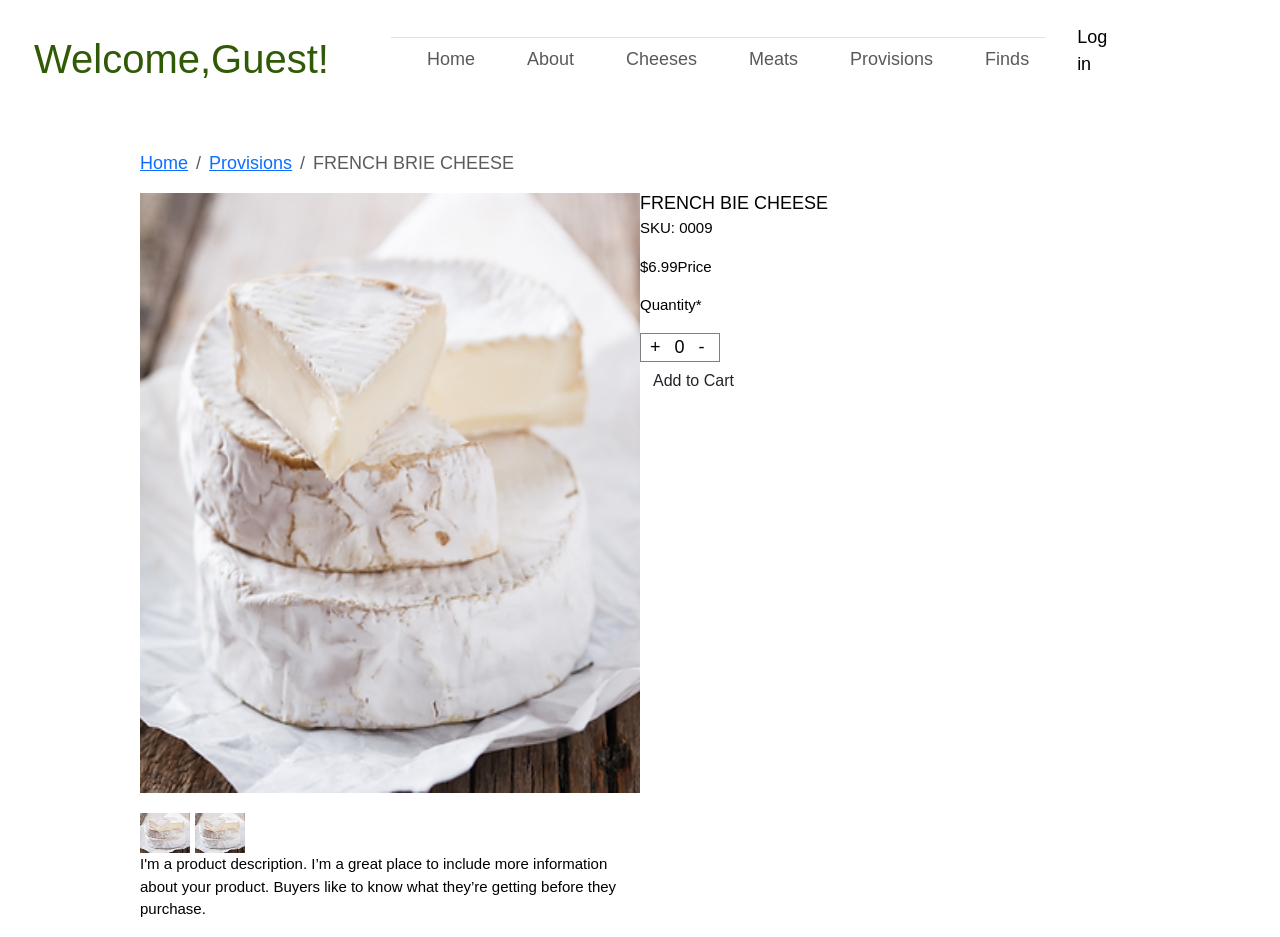
==== cheese.html @ 05254424 "demo1" ====
<!DOCTYPE html>
<html lang="en">

<head>
  <meta charset="UTF-8">
  <meta name="viewport" content="width=device-width, initial-scale=1.0">
  <title>FRENCH BRIE CHEESE</title>
  <link href="https://cdn.jsdelivr.net/npm/bootstrap@5.3.8/dist/css/bootstrap.min.css" rel="stylesheet">
  <script src="https://cdn.jsdelivr.net/npm/bootstrap@5.3.8/dist/js/bootstrap.bundle.min.js"></script>

  <link rel="stylesheet" href="styles.css">
</head>

<body>

  <nav class="navbar navbar-expand-sm bg-white m-3">

    <span id="welcome">Welcome,<span id="userName">Guest</span>! </span>

    <div class="container-fluid">
      <ul class="navbar-nav border-top " id="navid">
        <li class="nav-item  mx-2 ">
          <a class="nav-link" href="#">Home </a>
        </li>
        <li class="nav-item  mx-2">
          <a class="nav-link" href="#">About</a>
        </li>
        <li class="nav-item mx-2">
          <a class="nav-link" href="#">Cheeses</a>
        </li>
        <li class="nav-item mx-2">
          <a class="nav-link" href="#">Meats</a>
        </li>
        <li class="nav-item mx-2">
          <a class="nav-link" href="#">Provisions</a>
        </li>
        <li class="nav-item mx-2">
          <a class="nav-link" href="#">Finds</a>
        </li>


      </ul>
      <ul id="login">
        <li class="nav-item">
          <a class="nav-link" href="signup.html"><i class="fa-solid fa-circle-user"></i>Log in</a>
        </li>

        <li class="nav-item">
          <a class="nav-link" href="#"><i class="fa-solid fa-bag-shopping"></i></a>
        </li>
      </ul>
    </div>
  </nav>




  <div class="cheese">

    <div class="container" id="img-c">
      <ul class="breadcrumb ">
        <li class="breadcrumb-item"><a href="#">Home</a></li>
        <li class="breadcrumb-item"><a href="#">Provisions</a></li>
        <li class="breadcrumb-item active">FRENCH BRIE CHEESE</li>
      </ul>

      <img src="./Images/cake1.png" alt="" id="img-cc">

      <img src="./Images/cake1.png" alt="" id="small-img">
      <img src="./Images/cake1.png" alt="" id="small-img">

      <p id="img-text">I'm a product description. I’m a great place to include more information about your product.
        Buyers like to know what they’re getting before they purchase.
      </p>
    </div>

    <div id="content-c">
      <span>FRENCH BIE CHEESE</span>
      <p>SKU: 0009</p>
      <p>$6.99Price</p>

      <p>Quantity*</p>

      <div class="b-box">
        <a onclick="dtogg()">+</a>
        <span id="count">0</span>
        <a onclick="itogg()" id="dtogg">-</a>
      </div>

      <button class="btn">Add to Cart</button>
    </div>

  </div>

</body>
<script>
  function itogg() {
    let n = Number(document.getElementById("count").innerHTML);
    n = n + 1;
    document.getElementById("count").innerText = n;
  }

  function dtogg() {
    let n = Number(document.getElementById("count").innerHTML);
    n = n - 1;
    document.getElementById("count").innerText = n;
  }
</script>

</html>
---- styles.css ----
body{
    font-size: 18px;
    font-family: Arial, Helvetica, sans-serif;
    color: black;
    background-color: white;
}
a{
    cursor: pointer;
}
.navbar{
    position: fixed;
    top: 0;
    right: 0;
    z-index: 10;
    width: 100%;
}
#login{
    text-decoration: none;
    list-style: none;
    display: flex; 
}
#welcome{
    margin-left: 50px;
    font-family: 'Gill Sans', 'Gill Sans MT', Calibri, 'Trebuchet MS', sans-serif;
    font-size: 40px;
    color: rgb(48, 90, 6);
}
#login li{
    padding-right: 70px;
    justify-content: end;
}
#navid{
    margin-left: 50px;
}
#navid li{
    padding-left: 20px;
}
/* Carousel-homepage */
#homecarousel{
    position: relative;
   
}

#homecarousel img{
    height: 600px;
    margin-top: 100px;

}
#center-div{
    position: absolute;
    height: 300px;
    width: 45%;

    top: 35%;
    left: 30%;
    z-index: 2;
    background-color: white;
    border: solid black 1px;
    
}
/* #box1{
    border: 2px solid black;

    margin: 10px 10px 0px 10px;
    position: relative;
    height: 50%;
    width: 100;
    text-align: center;
    
}
#box1 span{
    margin-top: 20px;
}
#box2{
     border: 2px solid black;
     margin-left: 9px;

     display: flex;
     flex-wrap: wrap;
     position: relative;
     height: 35%;
     width: 97%;
    
}
#box21{
    width: 40%;
    text-align: center;
    margin-top: 20px;
}
#box22{
     position: relative;    
   width: 20%;
   height: auto;
text-align: center
} */

.carousel-wrapper {
    position: relative;
   
}

.overlay-box {
    position: absolute;
    top: 300px;
    left: 50%;
    transform: translate(-50%, -50%);
    
    width:50%;
    background: rgba(255,255,255,0.9);
    padding: 15px;
    z-index: 10;
}

/* Title */
.top-title {
    text-align: center;
    padding: 20px;
    border-bottom: 2px solid #333;
}

.top-title h1 {
    font-size: 48px;
    font-weight: bold;
}

.top-title span {
    font-style: italic;
    font-size: 28px;
}

/* Bottom layout */
.bottom-section {
    display: flex;
    height: 80px;
     
}

.bottom-section .left,
.bottom-section .middle,
.bottom-section .right {
    flex: 1;
    padding: 20px;
    display: flex;
    align-items: center;
    justify-content: center; 
}
.left p{
    margin-top: 15px;
}
.bottom-section .left {
    border-right: 2px solid #333;
}

.bottom-section .middle {
    border-right: 2px solid #333;
    display: flex;
    align-items: center;
    justify-content: center;
    background-image: url('./Images/pig.png');
    background-position: center;
    background-repeat: no-repeat;
    margin-left: 20px;
    
}


.bottom-section .right {
    background: black;
}

.bottom-section .right a {
    color: white;
    text-decoration: none;
    font-weight: bold;
    white-space: nowrap;
}

/* Inner border */
.inner-box {
    border: 2px solid black;
   
}

.enjoy-text{
    margin: 40px;
    text-align: center;
    letter-spacing: 12px;
    font-family: 'Lucida Sans', 'Lucida Sans Regular', 'Lucida Grande', 'Lucida Sans Unicode', Geneva, Verdana, sans-serif;
}

/* 3container in last */
.flex-div{
    display: flex;
    align-items: center;
    justify-content: center;
    
}

.card {
    display: flex;
    margin: 10px;
    flex-direction: column;  /* 👈 IMPORTANT */
    width: 300px;
    height: 450px;
    border: 1px solid #919090;
}
.card button{
    width: 50%;
    margin-left: 5%;
    font-size: small;
    padding: 10px;
    color: white;
    background-color: transparent;
    border: 1px white solid;
}

.card:hover .content-box {
        background-color: #7a7373;
}

/* Image area */
.img-box {
    height: 55%;   /* 👈 control image area */
    overflow: hidden;
    
  background-size: cover;
  background-position: center;
}
#img-1{
    background-image: url('./Images/cake1.png');
}
#img-2{
    background-image: url('./Images/fish1.png');
}
#img-3{
    background-image: url('./Images/grape1.png');
}
.img-box {
    width: 100%;
    height: 100%;
    object-fit: cover;  /* 👈 perfect crop */
}

/* Content area */
.content-box {
    padding: 15px;
    text-align: center;
}





/* last text */
.text-last{
    margin-top: 60px;
    font-size: 15px;
    color:  #919090;
    text-align: center;
}


/* this is cheese.html page styles only */
.cheese{
    margin-top: 150px;
    width: 100%;
    
    display: flex;

}

#img-c{
    margin-left: 10%;
    position: relative;
    width: 40%;
}
#img-cc{
    width: 500px;
    height: 600px;
}
#small-img{
    margin-top: 20px;
    width: 50px;
    height: 40px;
}
#content-c{
    margin-right: 10%;
    margin-top: 40px;
    width: 40%;
    position: relative;
}

.cheese p{
    font-size: 15px;
}
.count-box{
    height: 30px;
    width: 70px;
    border: 1px solid black;
}
.count-box2{
    margin-left: 30px;
}

.count-box1{
    margin-left: 8px;
}

/* .box2{
    width: 200px;
    height: 50px;
    display: flex;
}
.box2 a , .box2 h1{
    position: relative;
} */
.b-box{
    width: 80px;
    border: 1px solid grey;
}
.b-box span, .b-box a{
    padding-left: 9px;
}
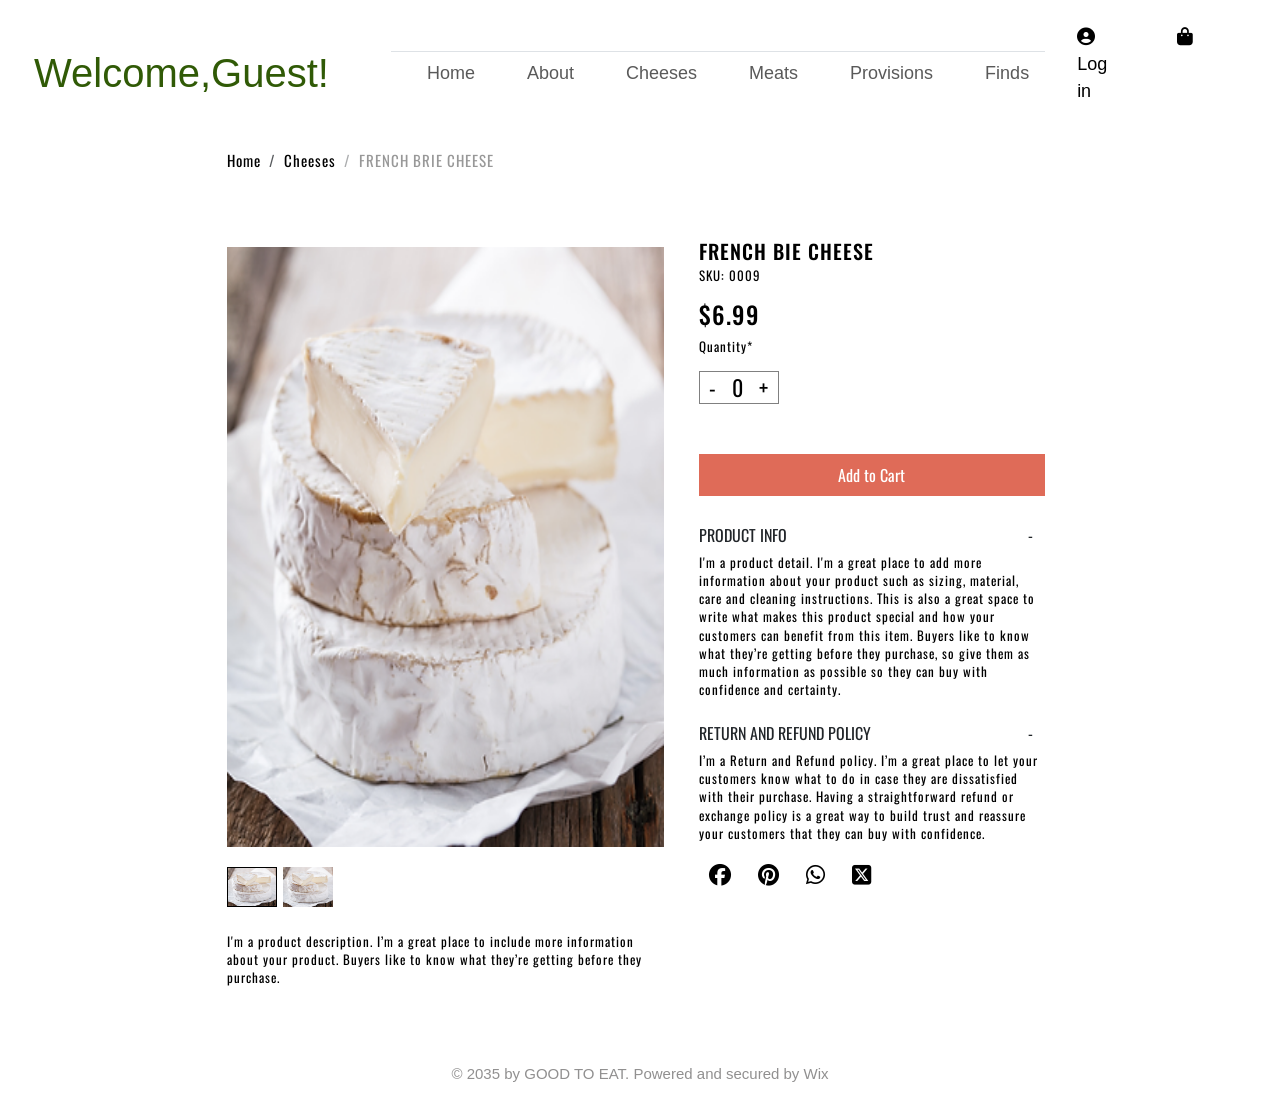
==== commit 32a09c4d: "Adding pages" ====
--- a/cheese.html
+++ b/cheese.html
@@ -5,10 +5,19 @@
   <meta charset="UTF-8">
   <meta name="viewport" content="width=device-width, initial-scale=1.0">
   <title>FRENCH BRIE CHEESE</title>
+
+  <!-- Bootstrap  -->
   <link href="https://cdn.jsdelivr.net/npm/bootstrap@5.3.8/dist/css/bootstrap.min.css" rel="stylesheet">
   <script src="https://cdn.jsdelivr.net/npm/bootstrap@5.3.8/dist/js/bootstrap.bundle.min.js"></script>
 
   <link rel="stylesheet" href="styles.css">
+
+  <!-- Icon-Fontawesome -->
+  <link rel="stylesheet" href="https://cdnjs.cloudflare.com/ajax/libs/font-awesome/6.5.1/css/all.min.css">
+
+  <!-- For Fonts  -->
+   <link href="https://fonts.googleapis.com/css2?family=Oswald:wght@300;400;500&display=swap" rel="stylesheet">
+
 </head>
 
 <body>
@@ -20,7 +29,7 @@
     <div class="container-fluid">
       <ul class="navbar-nav border-top " id="navid">
         <li class="nav-item  mx-2 ">
-          <a class="nav-link" href="#">Home </a>
+          <a class="nav-link" href="./index.html">Home </a>
         </li>
         <li class="nav-item  mx-2">
           <a class="nav-link" href="#">About</a>
@@ -59,14 +68,16 @@
 
     <div class="container" id="img-c">
       <ul class="breadcrumb ">
-        <li class="breadcrumb-item"><a href="#">Home</a></li>
-        <li class="breadcrumb-item"><a href="#">Provisions</a></li>
-        <li class="breadcrumb-item active">FRENCH BRIE CHEESE</li>
+        <li class="breadcrumb-item"><a href="./index.html"> Home</a></li>
+        <li class="breadcrumb-item"><a href="#">Cheeses</a></li>
+        <li class="breadcrumb-item active" id="disable1" >FRENCH BRIE CHEESE</li>
       </ul>
+
+
 
       <img src="./Images/cake1.png" alt="" id="img-cc">
 
-      <img src="./Images/cake1.png" alt="" id="small-img">
+      <img src="./Images/cake1.png" alt="" id="small-img" style="border: 1px solid black;">
       <img src="./Images/cake1.png" alt="" id="small-img">
 
       <p id="img-text">I'm a product description. I’m a great place to include more information about your product.
@@ -75,23 +86,68 @@
     </div>
 
     <div id="content-c">
-      <span>FRENCH BIE CHEESE</span>
+      <span id="tit1">FRENCH BIE CHEESE</span><br>
       <p>SKU: 0009</p>
-      <p>$6.99Price</p>
+      <h4>$6.99</h4>
 
       <p>Quantity*</p>
 
       <div class="b-box">
-        <a onclick="dtogg()">+</a>
+        <a onclick="dtogg()">-</a>
         <span id="count">0</span>
-        <a onclick="itogg()" id="dtogg">-</a>
+        <a onclick="itogg()" id="dtogg">+</a>
       </div>
 
-      <button class="btn">Add to Cart</button>
+      <button class="btn1" id="addtocart">Add to Cart</button>
+
+      <!-- prod info collapse  -->
+      <button class="btn w-100 text-start" id="btn-collapse1" data-bs-toggle="collapse" data-bs-target="#productInfo">
+
+        PRODUCT INFO
+        <span class="icon float-end">-</span>
+
+      </button>
+
+      <div id="productInfo" class="collapse show">
+        <p>I'm a product detail. I'm a great place to add more information about your product such as sizing, material,
+          care and cleaning instructions. This is also a great space to write what makes this product special and how
+          your customers can benefit from this item. Buyers like to know what they’re getting before they purchase, so
+          give them as much information as possible so they can buy with confidence and certainty.</p>
+      </div>
+
+      <!-- Return and refund collapse  -->
+      <button class="btn w-100 text-start" id="btn-collapse1" data-bs-toggle="collapse" data-bs-target="#refundpolicy">
+
+        RETURN AND REFUND POLICY
+        <span class="icon float-end">-</span>
+
+      </button>
+
+      <div id="refundpolicy" class="collapse show">
+        <p>I’m a Return and Refund policy. I’m a great place to let your customers know what to do in case they are
+          dissatisfied with their purchase. Having a straightforward refund or exchange policy is a great way to build
+          trust and reassure your customers that they can buy with confidence.
+
+        </p>
+      </div>
+
+
+
+    
+    <div id="icons4">
+      <span><i class="fa-brands fa-facebook"></i></span>
+      <span><i class="fa-brands fa-pinterest"></i></span>
+      <span><i class="fa-brands fa-whatsapp"></i></span>
+      <span><i class="fa-brands fa-square-x-twitter"></i></span>
     </div>
+    </div>
+  </div>
+  </div>
 
   </div>
-
+  <span>
+    <p class="text-last">© 2035 by GOOD TO EAT. Powered and secured by Wix</p>
+  </span>
 </body>
 <script>
   function itogg() {
@@ -105,6 +161,22 @@
     n = n - 1;
     document.getElementById("count").innerText = n;
   }
+
+  // Toggle + - icons in the add to cart phase 
+
+  document.querySelectorAll('.collapse').forEach(function (el) {
+
+    el.addEventListener('show.bs.collapse', function () {
+      let btn = document.querySelector(`[data-bs-target="#${el.id}"]`);
+      btn.querySelector('.icon').innerHTML = "-";
+    });
+
+    el.addEventListener('hide.bs.collapse', function () {
+      let btn = document.querySelector(`[data-bs-target="#${el.id}"]`);
+      btn.querySelector('.icon').innerHTML = "+";
+    });
+
+  });
 </script>
 
 </html>
--- a/styles.css
+++ b/styles.css
@@ -5,7 +5,9 @@
     background-color: white;
 }
 a{
+    text-decoration: none;
     cursor: pointer;
+    color: black;
 }
 .navbar{
     position: fixed;
@@ -58,41 +60,7 @@
     border: solid black 1px;
     
 }
-/* #box1{
-    border: 2px solid black;
-
-    margin: 10px 10px 0px 10px;
-    position: relative;
-    height: 50%;
-    width: 100;
-    text-align: center;
-    
-}
-#box1 span{
-    margin-top: 20px;
-}
-#box2{
-     border: 2px solid black;
-     margin-left: 9px;
-
-     display: flex;
-     flex-wrap: wrap;
-     position: relative;
-     height: 35%;
-     width: 97%;
-    
-}
-#box21{
-    width: 40%;
-    text-align: center;
-    margin-top: 20px;
-}
-#box22{
-     position: relative;    
-   width: 20%;
-   height: auto;
-text-align: center
-} */
+
 
 .carousel-wrapper {
     position: relative;
@@ -263,10 +231,16 @@
 /* this is cheese.html page styles only */
 .cheese{
     margin-top: 150px;
-    width: 100%;
-    
-    display: flex;
-
+    width: 90%;
+    margin-left: 100px;
+    display: flex;
+
+    font-family: 'Oswald', sans-serif;
+    font-size: 22px;
+    font-weight: 400;
+
+    letter-spacing: 1px;
+    line-height: 1.4;
 }
 
 #img-c{
@@ -274,8 +248,16 @@
     position: relative;
     width: 40%;
 }
+#img-c li{
+    font-size: 15px;
+}
+#disable1{
+    opacity: 0.5;
+    color: #333;
+}
 #img-cc{
-    width: 500px;
+    margin-top: 60px;
+    width: 100%;
     height: 600px;
 }
 #small-img{
@@ -284,14 +266,23 @@
     height: 40px;
 }
 #content-c{
-    margin-right: 10%;
-    margin-top: 40px;
-    width: 40%;
+    margin-right: 18%;
+    margin-top: 85px;
+    width: 30%;
     position: relative;
 }
+#tit1{
+    font-size: 20px;
+    font-weight: 540;
+}
+
+
+#img-text{
+    padding-top: 25px;
+}
 
 .cheese p{
-    font-size: 15px;
+    font-size: 13px;
 }
 .count-box{
     height: 30px;
@@ -306,14 +297,6 @@
     margin-left: 8px;
 }
 
-/* .box2{
-    width: 200px;
-    height: 50px;
-    display: flex;
-}
-.box2 a , .box2 h1{
-    position: relative;
-} */
 .b-box{
     width: 80px;
     border: 1px solid grey;
@@ -321,4 +304,25 @@
 .b-box span, .b-box a{
     padding-left: 9px;
 }
-
+.btn1{
+    margin-top: 50px;
+    background-color: #df6b58;
+    color: white;
+    border: none;
+    width: 100%;
+    padding: 10px;
+    font-size: 16px;
+    margin-bottom: 20px;
+}
+#btn-collapse1,#btn-collapse2{
+    border: none;
+    padding-left: 0;
+    
+}
+
+#icons4{
+    margin-left: 0px;
+}
+#icons4 span{
+    padding: 10px;
+}
